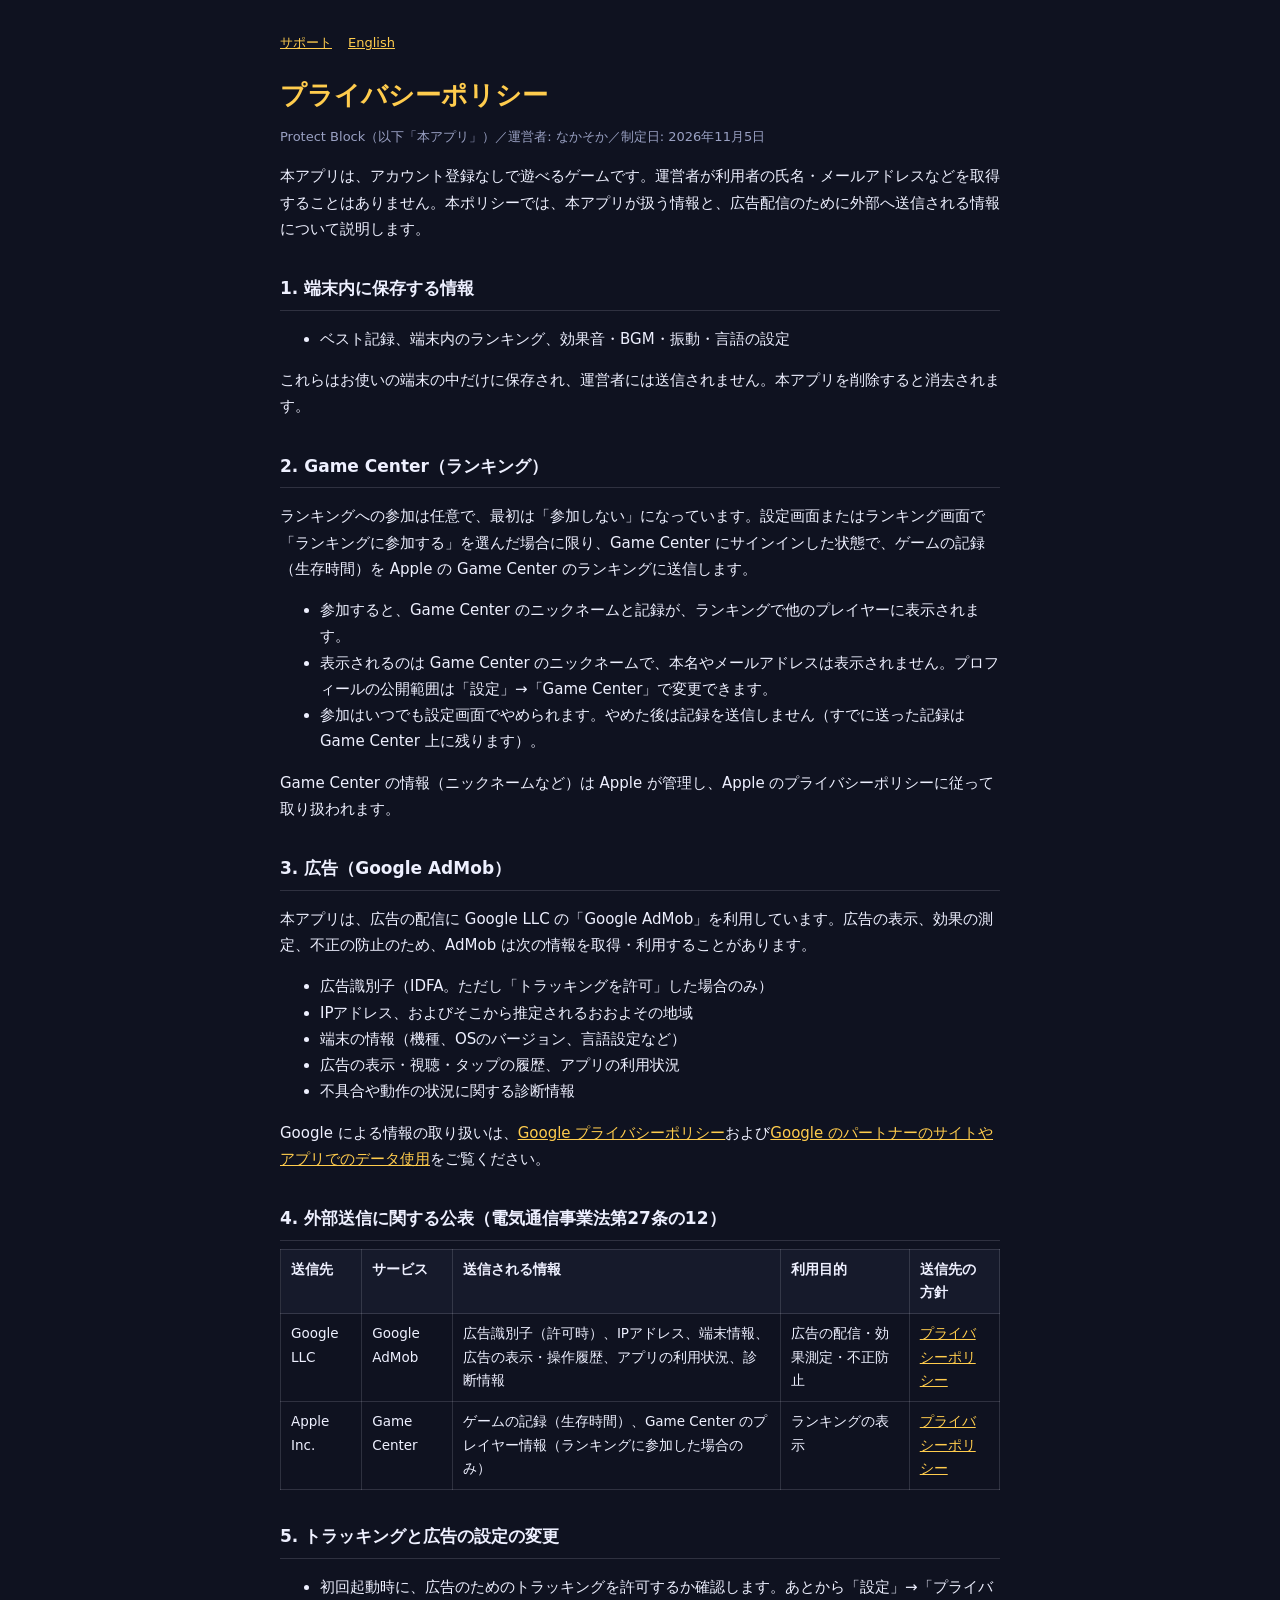
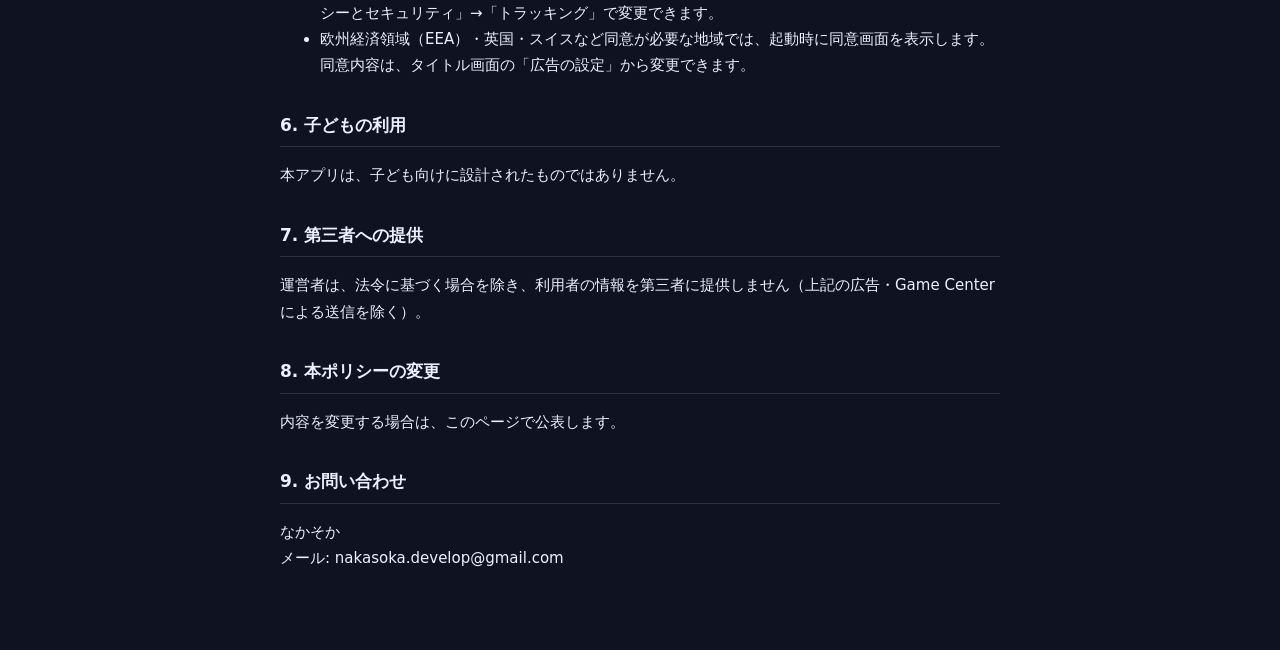
==== protectblock/privacy.html @ 60c08def "Protect Block のサポートページとプライバシーポリシー app-ads.txt は AdMob のパブリッシャーIDが決まってから追加する。  Co-Authored-By: Claude" ====
<!doctype html>
<html lang="ja">
<head>
<meta charset="utf-8">
<meta name="viewport" content="width=device-width, initial-scale=1, viewport-fit=cover">
<title>プライバシーポリシー | Protect Block</title>
<link rel="stylesheet" href="style.css">
</head>
<body>
<main>
<nav><a href="index.html">サポート</a><a href="privacy-en.html">English</a></nav>
<h1>プライバシーポリシー</h1>
<p class="muted">Protect Block（以下「本アプリ」）／運営者: なかそか／制定日: 2026年11月5日</p>

<p>本アプリは、アカウント登録なしで遊べるゲームです。運営者が利用者の氏名・メールアドレスなどを取得することはありません。本ポリシーでは、本アプリが扱う情報と、広告配信のために外部へ送信される情報について説明します。</p>

<h2>1. 端末内に保存する情報</h2>
<ul>
<li>ベスト記録、端末内のランキング、効果音・BGM・振動・言語の設定</li>
</ul>
<p>これらはお使いの端末の中だけに保存され、運営者には送信されません。本アプリを削除すると消去されます。</p>

<h2>2. Game Center（ランキング）</h2>
<p>ランキングへの参加は任意で、最初は「参加しない」になっています。設定画面またはランキング画面で「ランキングに参加する」を選んだ場合に限り、Game Center にサインインした状態で、ゲームの記録（生存時間）を Apple の Game Center のランキングに送信します。</p>
<ul>
<li>参加すると、Game Center のニックネームと記録が、ランキングで他のプレイヤーに表示されます。</li>
<li>表示されるのは Game Center のニックネームで、本名やメールアドレスは表示されません。プロフィールの公開範囲は「設定」→「Game Center」で変更できます。</li>
<li>参加はいつでも設定画面でやめられます。やめた後は記録を送信しません（すでに送った記録は Game Center 上に残ります）。</li>
</ul>
<p>Game Center の情報（ニックネームなど）は Apple が管理し、Apple のプライバシーポリシーに従って取り扱われます。</p>

<h2>3. 広告（Google AdMob）</h2>
<p>本アプリは、広告の配信に Google LLC の「Google AdMob」を利用しています。広告の表示、効果の測定、不正の防止のため、AdMob は次の情報を取得・利用することがあります。</p>
<ul>
<li>広告識別子（IDFA。ただし「トラッキングを許可」した場合のみ）</li>
<li>IPアドレス、およびそこから推定されるおおよその地域</li>
<li>端末の情報（機種、OSのバージョン、言語設定など）</li>
<li>広告の表示・視聴・タップの履歴、アプリの利用状況</li>
<li>不具合や動作の状況に関する診断情報</li>
</ul>
<p>Google による情報の取り扱いは、<a href="https://policies.google.com/privacy" rel="noopener">Google プライバシーポリシー</a>および<a href="https://policies.google.com/technologies/partner-sites" rel="noopener">Google のパートナーのサイトやアプリでのデータ使用</a>をご覧ください。</p>

<h2>4. 外部送信に関する公表（電気通信事業法第27条の12）</h2>
<div class="table">
<table>
<tr><th>送信先</th><th>サービス</th><th>送信される情報</th><th>利用目的</th><th>送信先の方針</th></tr>
<tr><td>Google LLC</td><td>Google AdMob</td><td>広告識別子（許可時）、IPアドレス、端末情報、広告の表示・操作履歴、アプリの利用状況、診断情報</td><td>広告の配信・効果測定・不正防止</td><td><a href="https://policies.google.com/privacy" rel="noopener">プライバシーポリシー</a></td></tr>
<tr><td>Apple Inc.</td><td>Game Center</td><td>ゲームの記録（生存時間）、Game Center のプレイヤー情報（ランキングに参加した場合のみ）</td><td>ランキングの表示</td><td><a href="https://www.apple.com/jp/legal/privacy/" rel="noopener">プライバシーポリシー</a></td></tr>
</table>
</div>

<h2>5. トラッキングと広告の設定の変更</h2>
<ul>
<li>初回起動時に、広告のためのトラッキングを許可するか確認します。あとから「設定」→「プライバシーとセキュリティ」→「トラッキング」で変更できます。</li>
<li>欧州経済領域（EEA）・英国・スイスなど同意が必要な地域では、起動時に同意画面を表示します。同意内容は、タイトル画面の「広告の設定」から変更できます。</li>
</ul>

<h2>6. 子どもの利用</h2>
<p>本アプリは、子ども向けに設計されたものではありません。</p>

<h2>7. 第三者への提供</h2>
<p>運営者は、法令に基づく場合を除き、利用者の情報を第三者に提供しません（上記の広告・Game Center による送信を除く）。</p>

<h2>8. 本ポリシーの変更</h2>
<p>内容を変更する場合は、このページで公表します。</p>

<h2>9. お問い合わせ</h2>
<p>なかそか<br>メール: nakasoka.develop@gmail.com</p>
</main>
</body>
</html>
---- protectblock/style.css ----
:root { --bg: #0f1220; --panel: #161a2b; --ink: #eef0ff; --muted: #9aa1c3; --gold: #ffcc4d; --line: rgba(238,240,255,0.14); color-scheme: dark; }
* { box-sizing: border-box; }
body { margin: 0; background: var(--bg); color: var(--ink); font: 15px/1.75 "Hiragino Sans", "Noto Sans JP", system-ui, sans-serif;
  padding-left: max(16px, env(safe-area-inset-left, 0px)); padding-right: max(16px, env(safe-area-inset-right, 0px)); }
main { max-width: 720px; margin: 0 auto; padding-block: 32px 64px; }
h1 { font-size: 26px; line-height: 1.3; margin: 0 0 4px; color: var(--gold); text-wrap: balance; }
h2 { font-size: 17px; margin: 32px 0 8px; border-bottom: 1px solid var(--line); padding-bottom: 6px; }
p, li { color: var(--ink); } .muted { color: var(--muted); font-size: 13px; }
a { color: var(--gold); }
nav { display: flex; gap: 16px; flex-wrap: wrap; font-size: 13px; margin-bottom: 24px; }
.table { overflow-x: auto; }
table { border-collapse: collapse; width: 100%; font-size: 13.5px; min-width: 560px; }
th, td { border: 1px solid var(--line); padding: 8px 10px; text-align: left; vertical-align: top; }
th { background: var(--panel); }
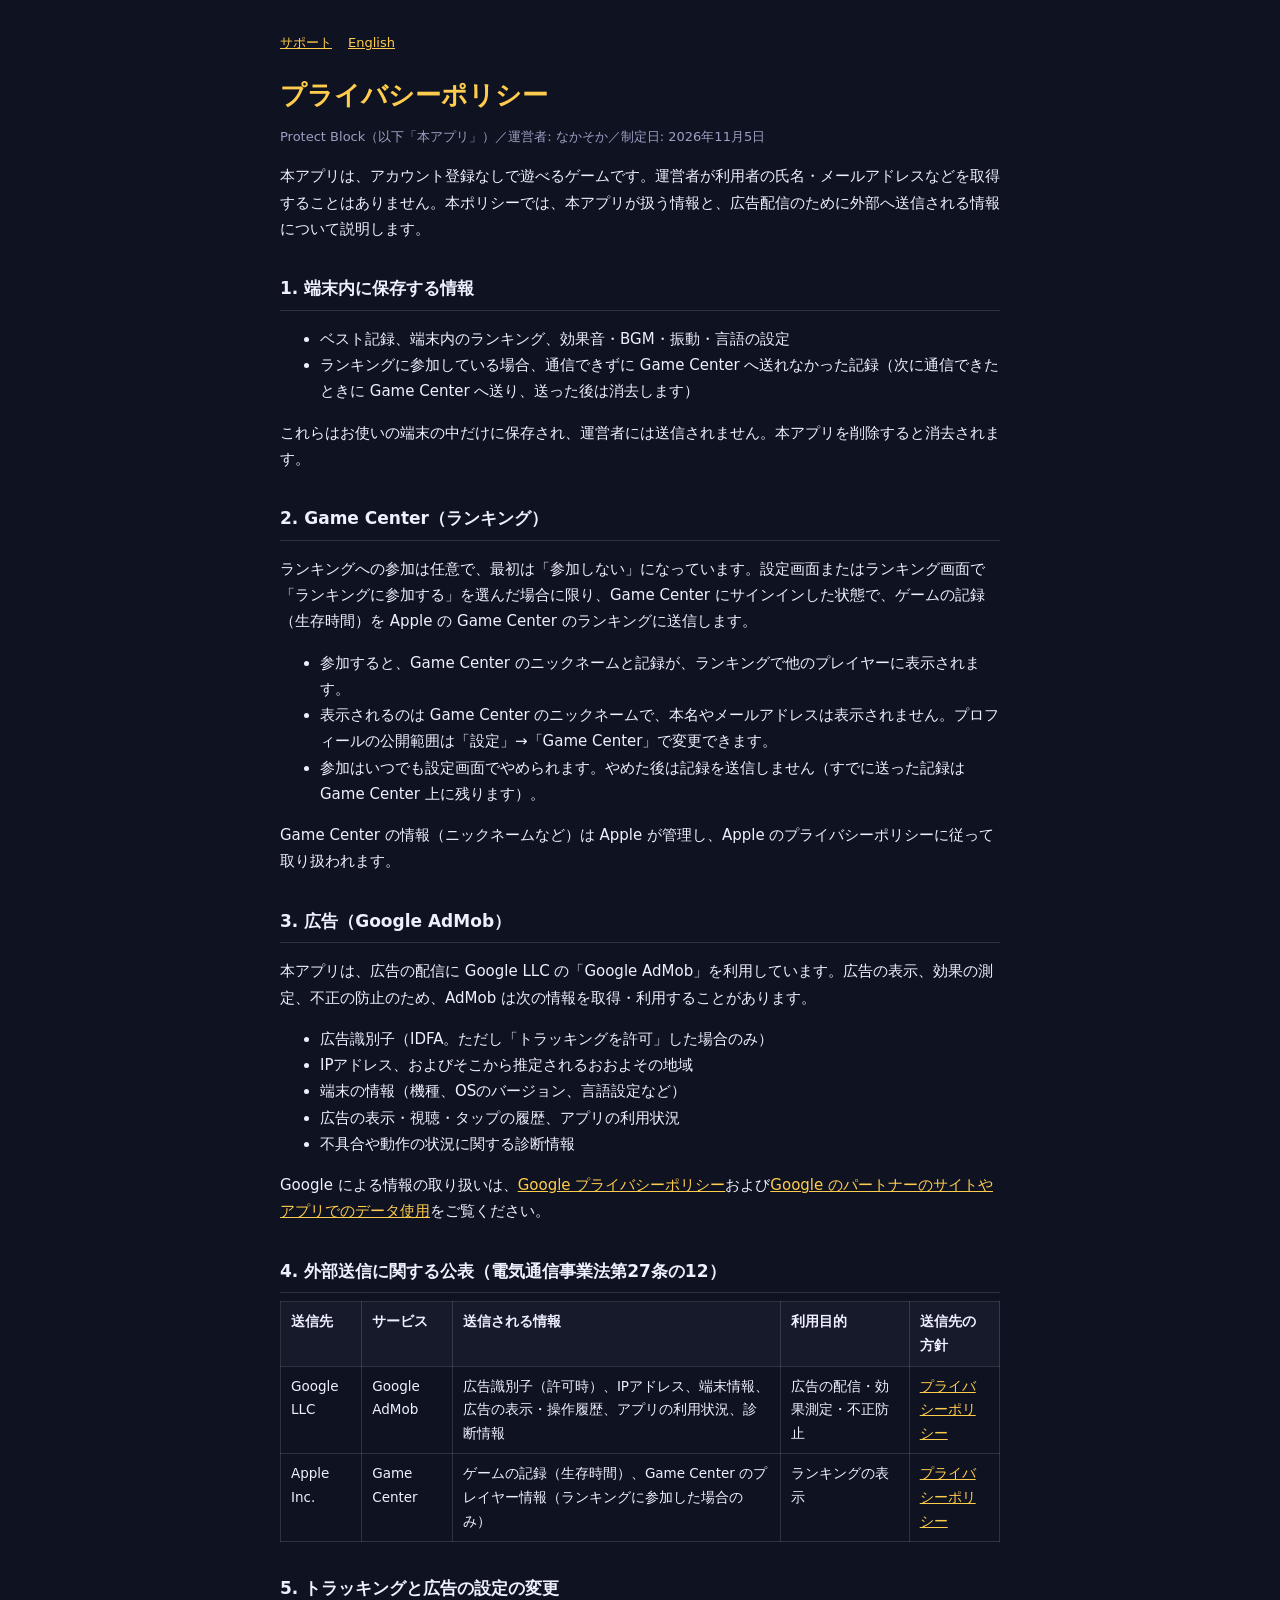
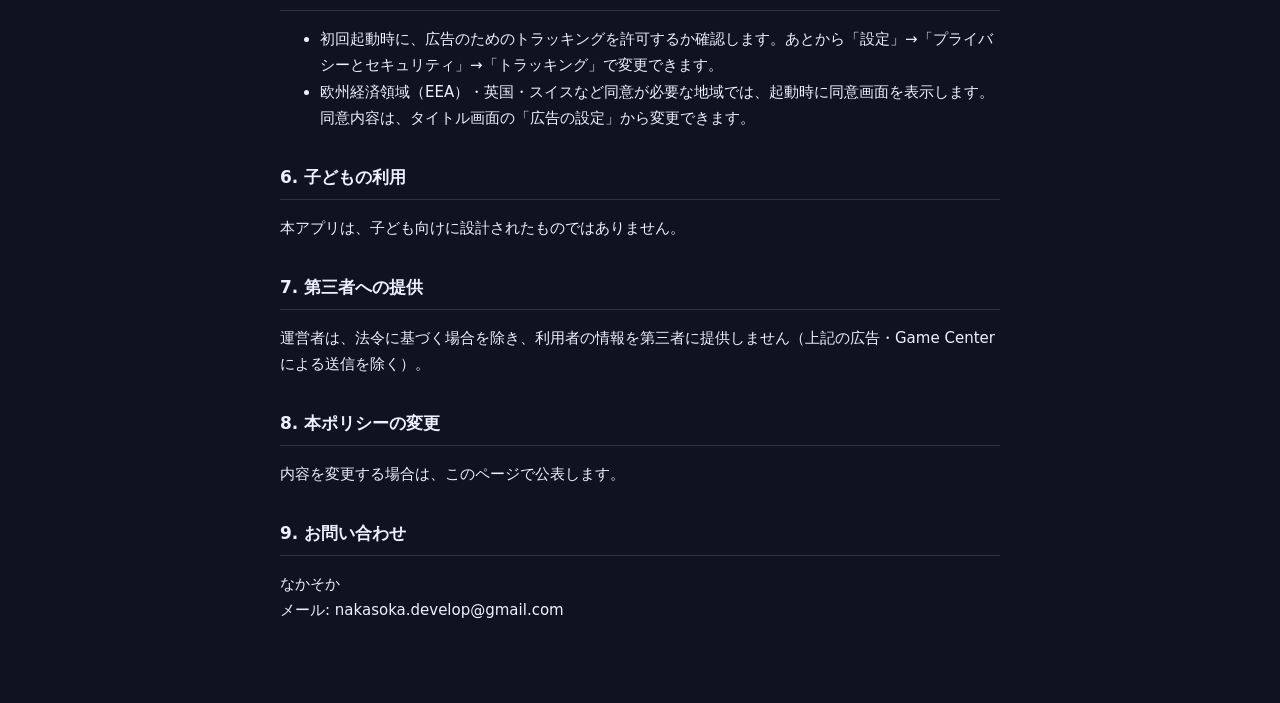
==== commit c29ad002: "プライバシーポリシー: 送れなかったランキングの記録を端末に一時保存することを追記 Co-Authored-By: Claude Opus 5.5 <noreply@anthropic.com> Cl" ====
--- a/protectblock/privacy.html
+++ b/protectblock/privacy.html
@@ -17,6 +17,7 @@
 <h2>1. 端末内に保存する情報</h2>
 <ul>
 <li>ベスト記録、端末内のランキング、効果音・BGM・振動・言語の設定</li>
+<li>ランキングに参加している場合、通信できずに Game Center へ送れなかった記録（次に通信できたときに Game Center へ送り、送った後は消去します）</li>
 </ul>
 <p>これらはお使いの端末の中だけに保存され、運営者には送信されません。本アプリを削除すると消去されます。</p>
 
